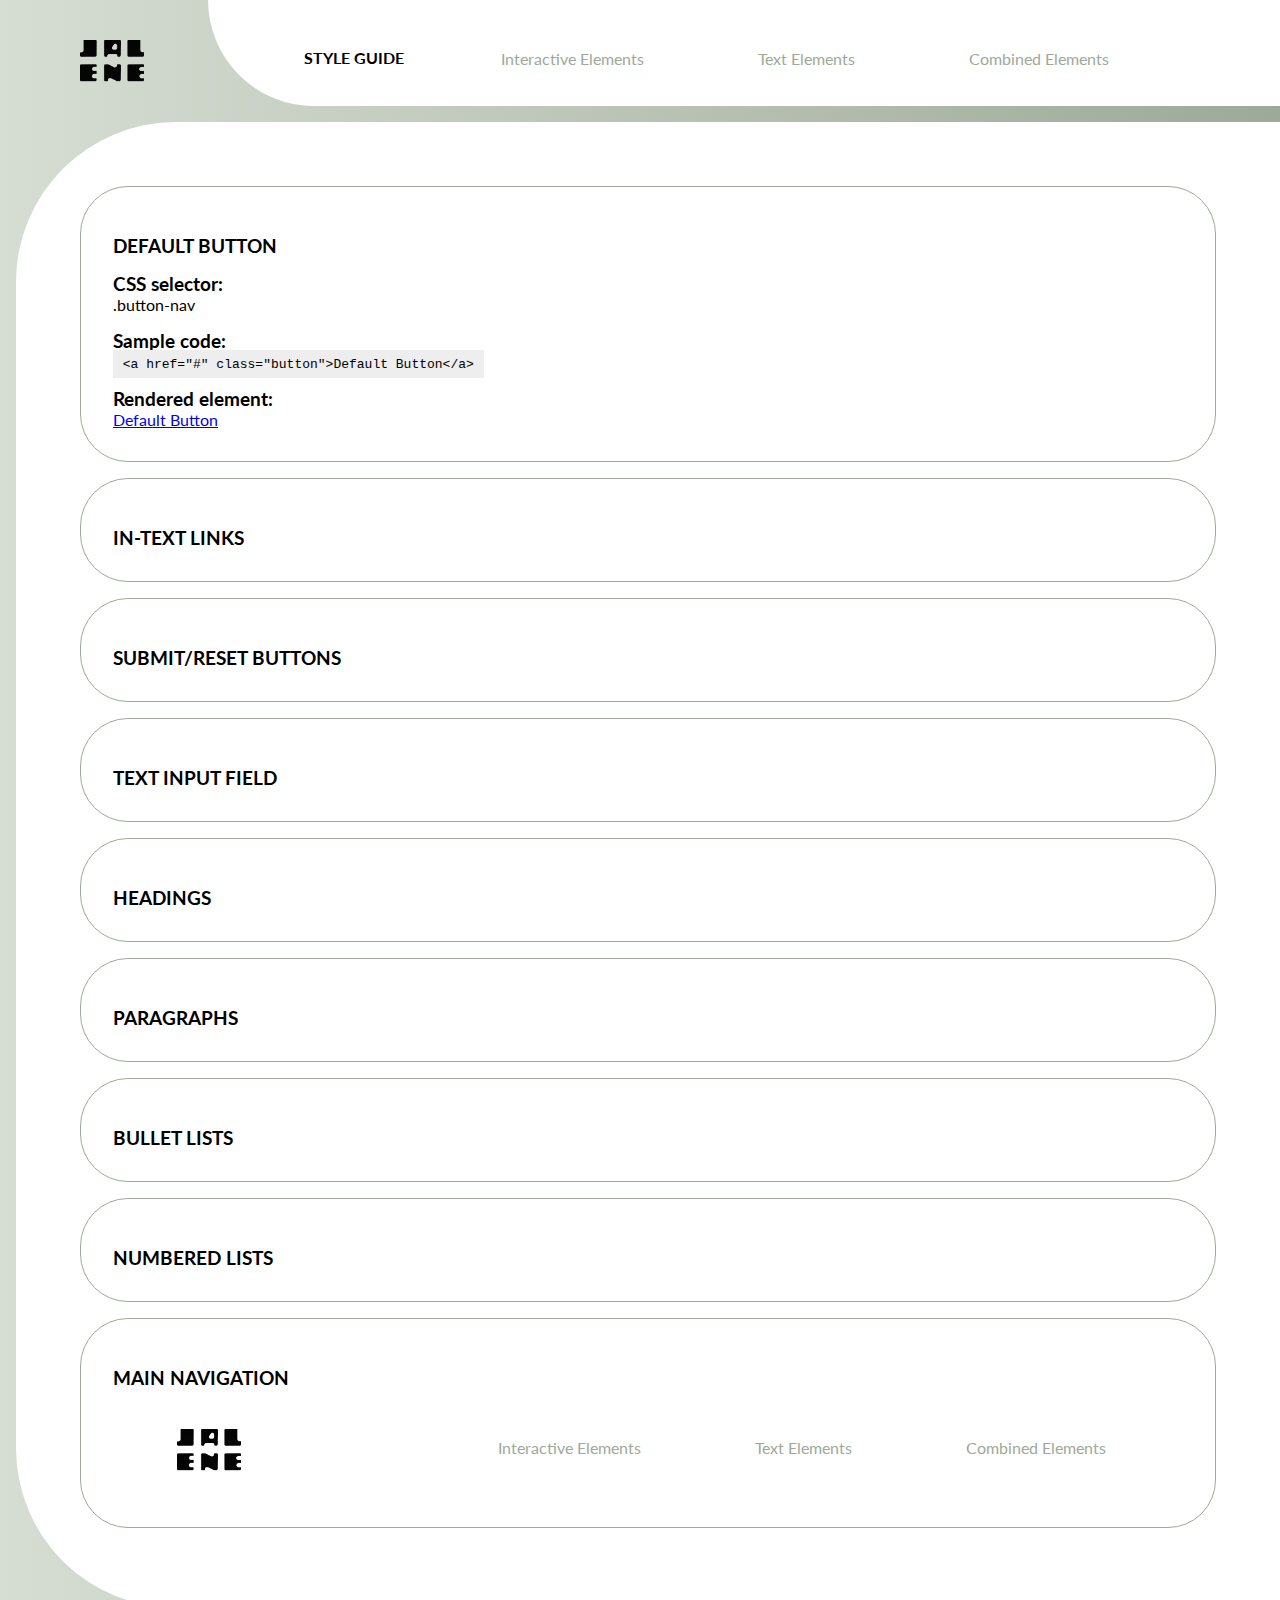
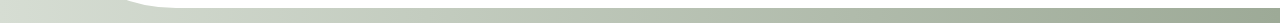
==== Portfolio_StyleGuide/Portfolio_StyleGuide/index.html @ 8f216c97 "Add files via upload" ====
<!DOCTYPE html>
<html lang="en">

  <head>
    <meta charset="utf-8">
    <title>Style Guide</title>

    <link href="css/main.css" rel="stylesheet">
    <link href='http://fonts.googleapis.com/css?family=Lato&subset=latin,latin-ext' rel='stylesheet' type='text/css'>

  </head>

  <body>
    <nav>
      <img id="nav-logo" src="imgs/logo.png" alt="personal jalene logotype">
      <div id="nav-bg">
        <h4>STYLE GUIDE</h4>
        <a class="nav-bar-elements" href="#interactive_elements">Interactive Elements</a>
        <a class="nav-bar-elements" href="#text_elements">Text Elements</a>
        <a class="nav-bar-elements" href="#combined_elements">Combined Elements</a>
      </div>
    </nav>
    

      <div id="body-bg">
      <!-- INTERACTIVE ELEMENTS SECTION // -->
      <section id="interactive_elements">

        <!-- Default Button styling section -->
        <section>

          <h3>DEFAULT BUTTON</h3>

          <h3>CSS selector:</h3>
          <p>.button-nav</p>

          <h3>Sample code:</h3>
          <code>&lt;a href="#" class="button"&gt;Default Button&lt;/a&gt;</code>

          <h3>Rendered element:</h3>
          <a class="button" href="#">Default Button</a>

        </section>

        <section>
          <h3>IN-TEXT LINKS</h3>
        </section>

        <section>
          <h3>SUBMIT/RESET BUTTONS</h3>
        </section>

        <section>
          <h3>TEXT INPUT FIELD</h3>
        </section>

      </section>
      <!-- // INTERACTIVE ELEMENTS SECTION -->



      <!-- TEXT ELEMENTS SECTION // -->
      <section id="text_elements">

        <section>
          <h3>HEADINGS</h3>
        </section>

        <section>
          <h3>PARAGRAPHS</h3>
        </section>

        <section>
          <h3>BULLET LISTS</h3>
        </section>

        <section>
          <h3>NUMBERED LISTS</h3>
        </section>

      </section>
      <!-- // TEXT ELEMENTS SECTION -->



      <!-- COMBINED ELEMENTS SECTION // -->
      <section id="combined_elements">

        <section>
          <h3>MAIN NAVIGATION</h3>

          <nav>
            <img id="nav-logo" src="imgs/logo.png" alt="personal jalene logotype">
            <div id="nav-bg">
              <a class="nav-bar-elements" href="#interactive_elements">Interactive Elements</a>
              <a class="nav-bar-elements" href="#text_elements">Text Elements</a>
              <a class="nav-bar-elements" href="#combined_elements">Combined Elements</a>
            </div>
          </nav>
    
        </section>

        <!-- <section>
          <h2>Product Listing</h2>
        </section> -->

      </section>
      <!-- // COMBINED ELEMENTS SECTION -->

   </div>
  </body>
</html>
---- Portfolio_StyleGuide/Portfolio_StyleGuide/css/main.css ----
*{
  margin: 0rem;
  padding: 0rem;
}
:root {
  --gray: #d6ddd3;
  --darkGray: #9daa97; 
  --sage: #1c3121;
  --white: #ffffff;

}
body {
  font-family: 'Lato', sans-serif;
  padding: 1rem;
  padding-top: 0rem;
  padding-right: 0rem;
  /* background-color: var(--gray); */
  background-image: linear-gradient(to right, var(--gray) , var(--darkGray));
}
#nav-bg{
  display: flex;
  background-color: white;
  width: 100vw;
  border-radius: 0rem 0rem 0rem 10rem;
  /* nav bar distance from top of screen */
  padding-top: 3rem;
  padding-bottom: 2rem;
  padding-left: 6rem;
  margin-left: 4rem;
}
.nav-bar-elements{
  margin-left: 5rem;
  text-decoration: none;
  color: var(--darkGray);
  /* shift up because of transparent border and padding*/
  margin-top: -.3rem; 
  padding: .3rem 1rem;
  border: solid .1rem transparent;
}

.nav-bar-elements:hover, .nav-bar-elements:focus{
  text-emphasis-style: bold;
  border: solid .1rem var(--darkGray);
  border-radius: 1rem;
  padding: .3rem 1rem;
  color: var(--sage);
}
#body-bg{
  z-index: -10;
  padding: 4rem;
  border-radius: 10rem 0rem 0rem 10rem;
  background-color: white;
  /* height: 100vh; */
  margin-top: 1rem;
}
nav{
  z-index: -10;
  /* margin left of logo */
  margin-left: 4rem;
  display: flex;
  align-items: center;
}
nav img{
  margin-top: 1rem;
}
#nav-logo{
  width: 4rem;
  height: 100%;
}

h3{
  margin-top: 1rem;
  margin-bottom: 2rem;
}

section:not([id]) {
  margin-bottom: 1rem;
  border: solid .1rem var(--darkGray);
  border-radius: 3rem;
  padding: 2rem;
  /* border-top: 1px solid #333; */
}

section h3 {
  margin-bottom: 0;
}

section p {
  margin-top: 0;
}

section code {
  background-color: #EEE;
  padding: 0.5em 0.75em;
}


/* 
  INTERACTIVE ELEMENTS -------------------
*/

/* Styling for the navigation button */
.button-nav {
  display: inline-block;
  padding: 0.5em 0.75em;
  color: #FFF;
  background-color: #333;
  border-radius: 0.25em;
  text-decoration: none;
  -webkit-transition: background-color 0.5s ease-out;
  transition: background-color 0.5s ease-out;
}

.button-nav:hover, .button-nav:focus {
  background-color: #999;
}



/* 
  TEXT ELEMENTS -------------------
*/




/* 
  COMBINED ELEMENTS -------------------
*/
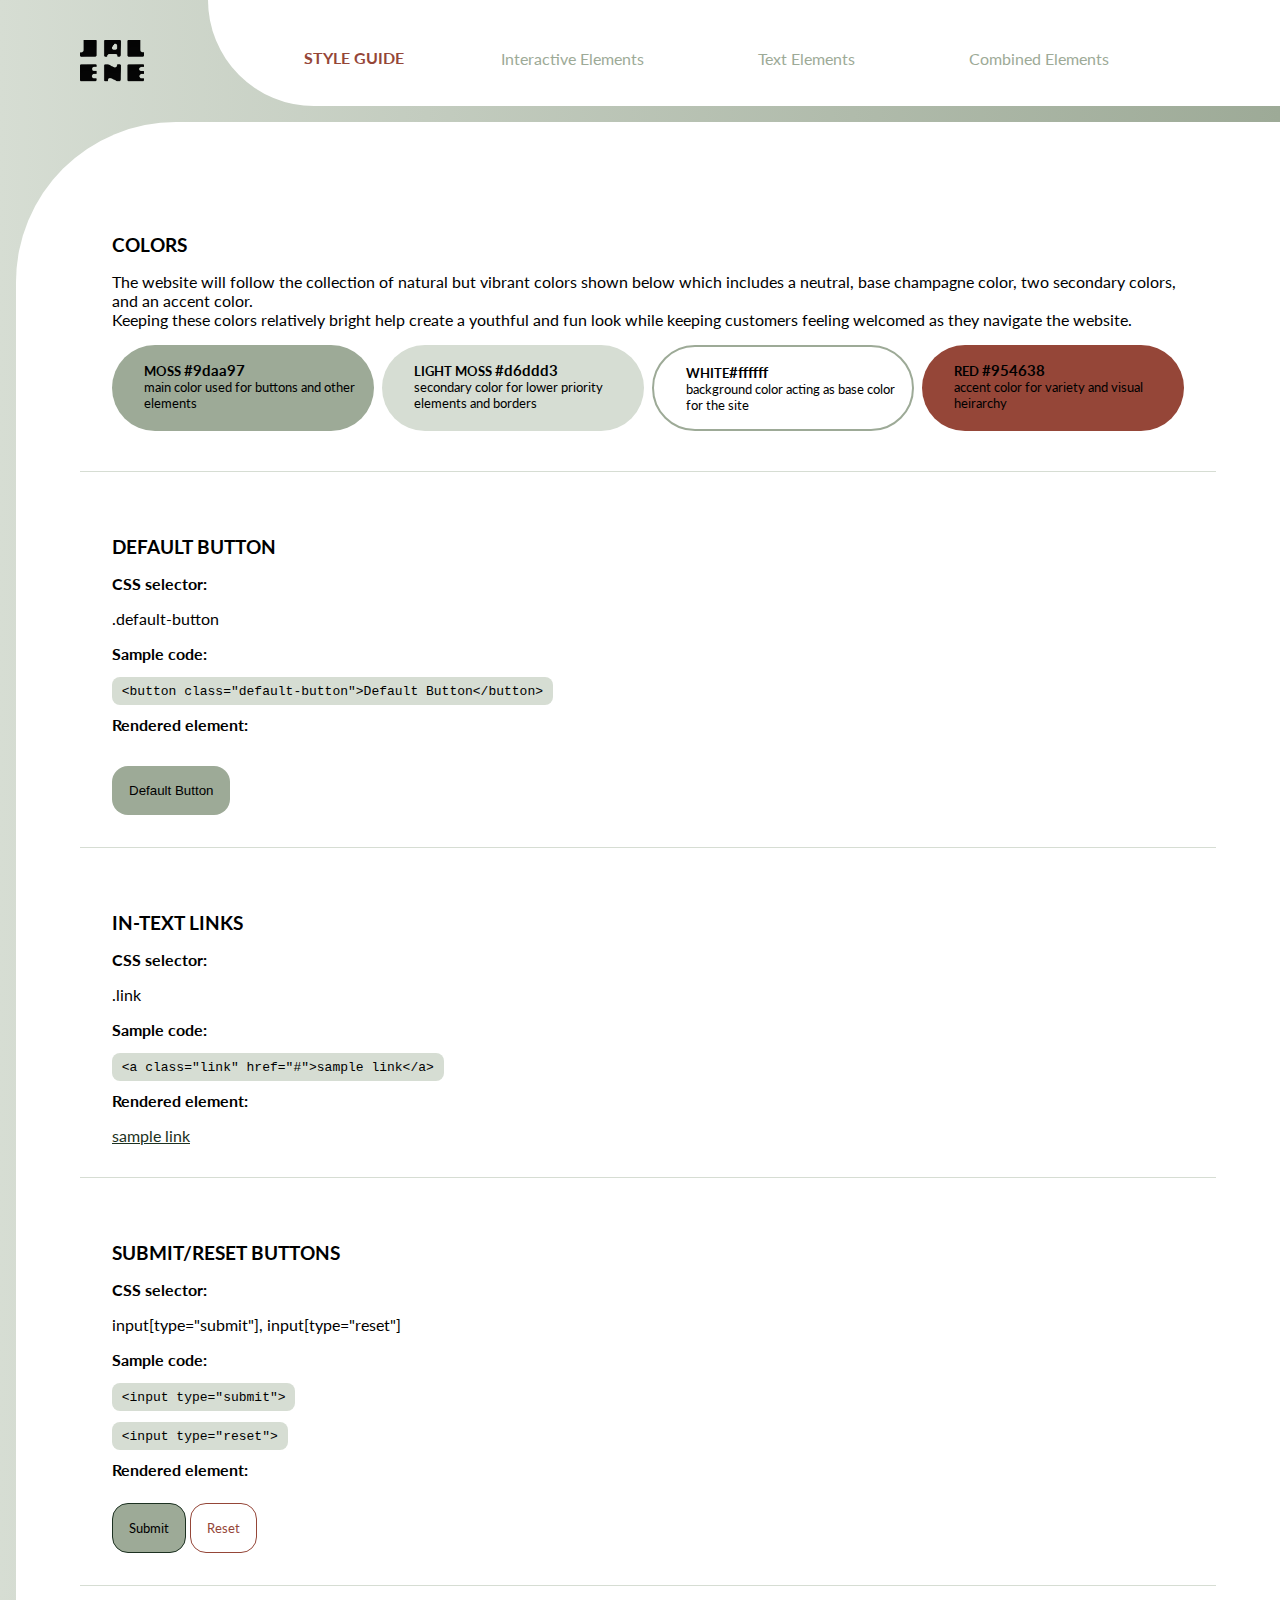
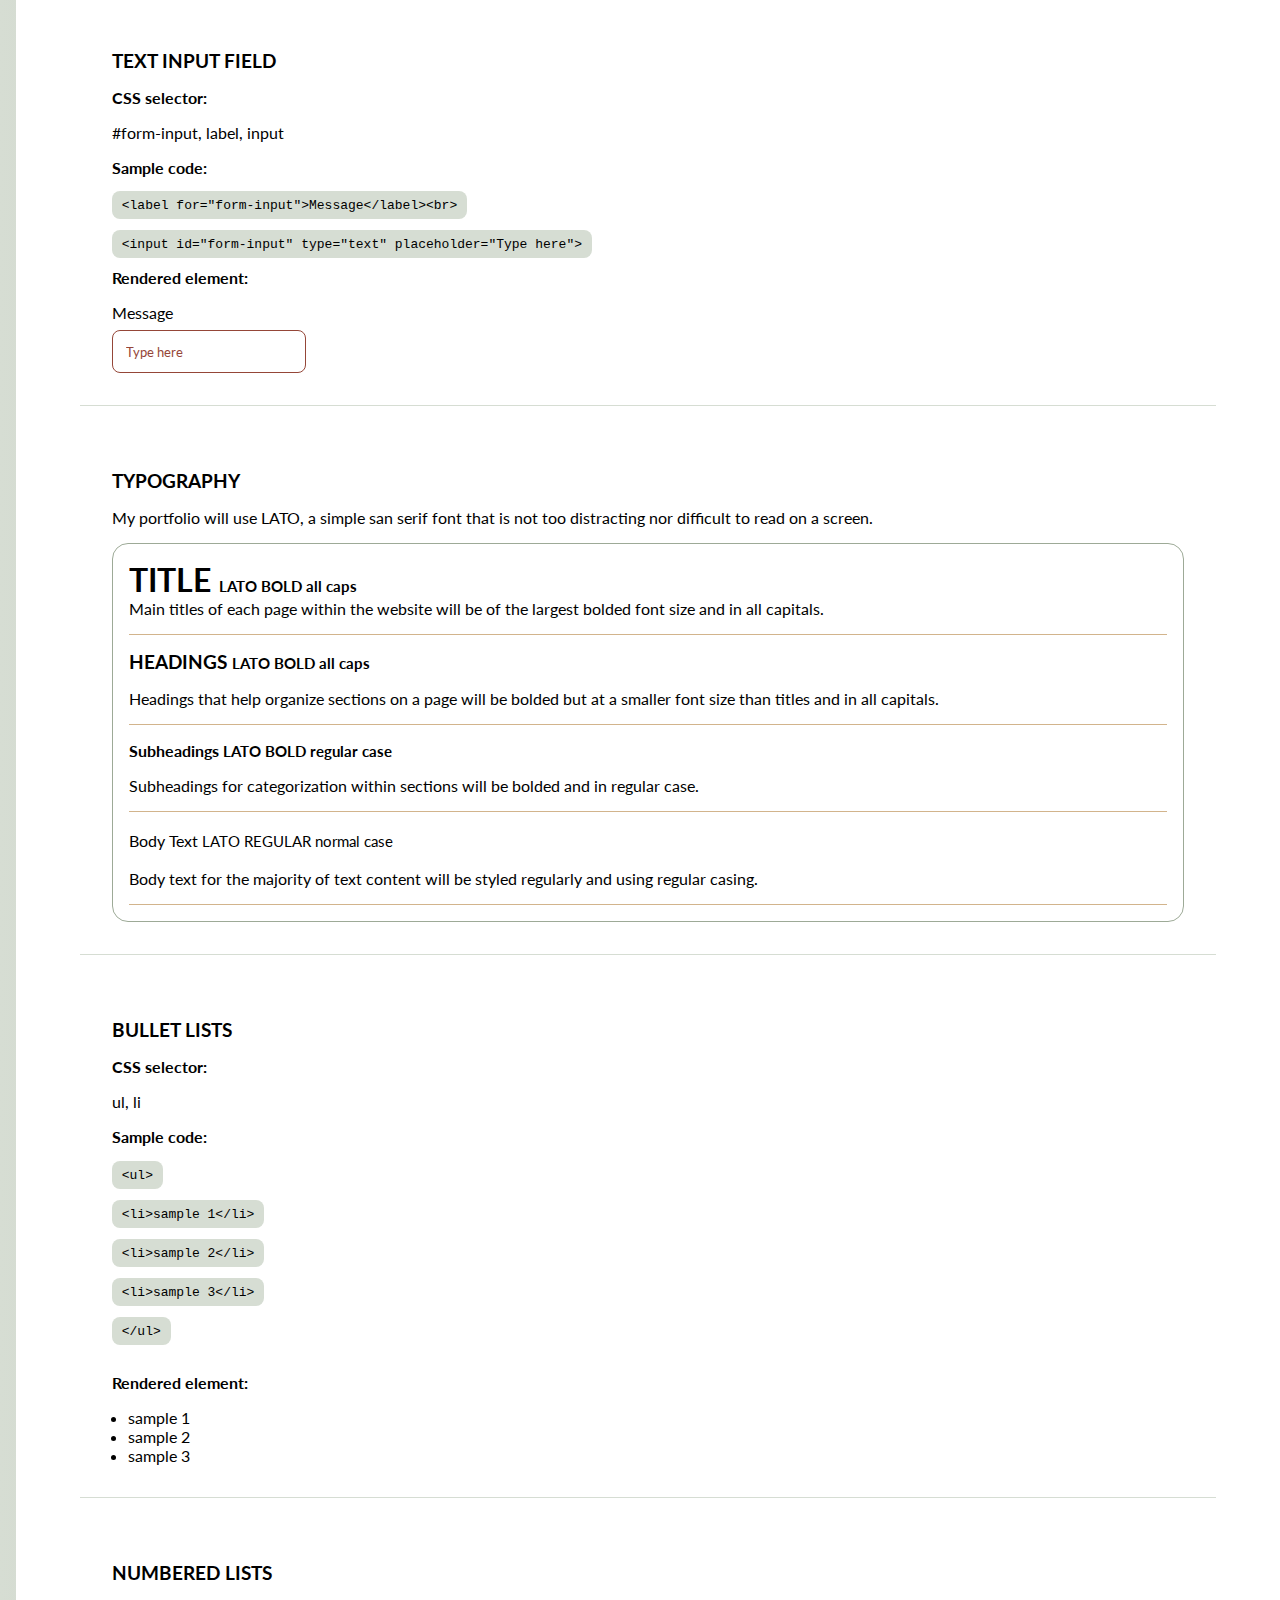
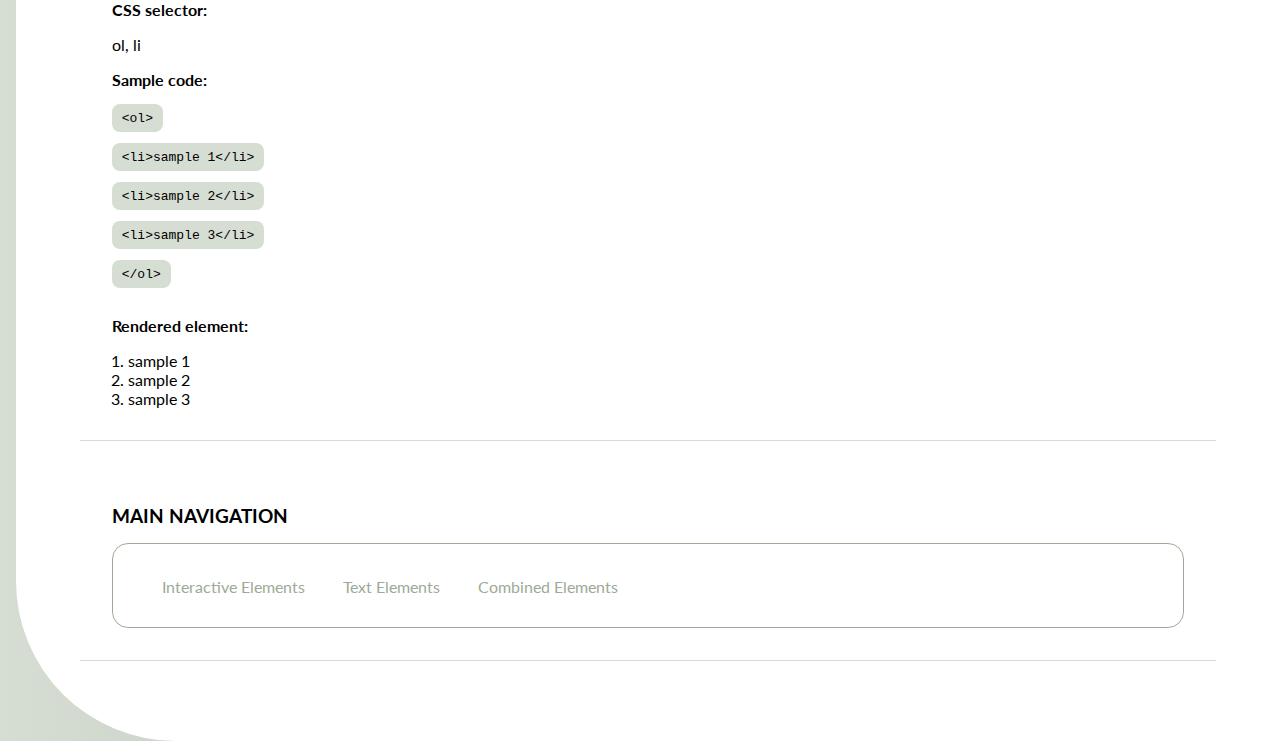
==== commit 6c0a7aae: "Update content" ====
--- a/Portfolio_StyleGuide/Portfolio_StyleGuide/index.html
+++ b/Portfolio_StyleGuide/Portfolio_StyleGuide/index.html
@@ -1,112 +1,195 @@
-<!DOCTYPE html>
-<html lang="en">
-
-  <head>
-    <meta charset="utf-8">
-    <title>Style Guide</title>
-
-    <link href="css/main.css" rel="stylesheet">
-    <link href='http://fonts.googleapis.com/css?family=Lato&subset=latin,latin-ext' rel='stylesheet' type='text/css'>
-
-  </head>
-
-  <body>
-    <nav>
-      <img id="nav-logo" src="imgs/logo.png" alt="personal jalene logotype">
-      <div id="nav-bg">
-        <h4>STYLE GUIDE</h4>
-        <a class="nav-bar-elements" href="#interactive_elements">Interactive Elements</a>
-        <a class="nav-bar-elements" href="#text_elements">Text Elements</a>
-        <a class="nav-bar-elements" href="#combined_elements">Combined Elements</a>
-      </div>
-    </nav>
-    
-
-      <div id="body-bg">
-      <!-- INTERACTIVE ELEMENTS SECTION // -->
-      <section id="interactive_elements">
-
-        <!-- Default Button styling section -->
-        <section>
-
-          <h3>DEFAULT BUTTON</h3>
-
-          <h3>CSS selector:</h3>
-          <p>.button-nav</p>
-
-          <h3>Sample code:</h3>
-          <code>&lt;a href="#" class="button"&gt;Default Button&lt;/a&gt;</code>
-
-          <h3>Rendered element:</h3>
-          <a class="button" href="#">Default Button</a>
-
-        </section>
-
-        <section>
-          <h3>IN-TEXT LINKS</h3>
-        </section>
-
-        <section>
-          <h3>SUBMIT/RESET BUTTONS</h3>
-        </section>
-
-        <section>
-          <h3>TEXT INPUT FIELD</h3>
-        </section>
-
-      </section>
-      <!-- // INTERACTIVE ELEMENTS SECTION -->
-
-
-
-      <!-- TEXT ELEMENTS SECTION // -->
-      <section id="text_elements">
-
-        <section>
-          <h3>HEADINGS</h3>
-        </section>
-
-        <section>
-          <h3>PARAGRAPHS</h3>
-        </section>
-
-        <section>
-          <h3>BULLET LISTS</h3>
-        </section>
-
-        <section>
-          <h3>NUMBERED LISTS</h3>
-        </section>
-
-      </section>
-      <!-- // TEXT ELEMENTS SECTION -->
-
-
-
-      <!-- COMBINED ELEMENTS SECTION // -->
-      <section id="combined_elements">
-
-        <section>
-          <h3>MAIN NAVIGATION</h3>
-
-          <nav>
-            <img id="nav-logo" src="imgs/logo.png" alt="personal jalene logotype">
-            <div id="nav-bg">
-              <a class="nav-bar-elements" href="#interactive_elements">Interactive Elements</a>
-              <a class="nav-bar-elements" href="#text_elements">Text Elements</a>
-              <a class="nav-bar-elements" href="#combined_elements">Combined Elements</a>
-            </div>
-          </nav>
-    
-        </section>
-
-        <!-- <section>
-          <h2>Product Listing</h2>
-        </section> -->
-
-      </section>
-      <!-- // COMBINED ELEMENTS SECTION -->
-
-   </div>
-  </body>
-</html>
+<!DOCTYPE html>
+<html lang="en">
+
+  <head>
+    <meta charset="utf-8">
+    <title>Style Guide</title>
+
+    <link href="css/main.css" rel="stylesheet">
+    <link href='http://fonts.googleapis.com/css?family=Lato&subset=latin,latin-ext' rel='stylesheet' type='text/css'>
+
+  </head>
+
+  <body>
+    <nav>
+      <img id="nav-logo" src="imgs/logo.png" alt="personal jalene logotype">
+      <div id="nav-bg">
+        <h4>STYLE GUIDE</h4>
+        <a class="nav-bar-elements" href="#interactive_elements">Interactive Elements</a>
+        <a class="nav-bar-elements" href="#text_elements">Text Elements</a>
+        <a class="nav-bar-elements" href="#combined_elements">Combined Elements</a>
+      </div>
+    </nav>
+    
+
+      <div id="body-bg">
+      <!-- INTERACTIVE ELEMENTS SECTION // -->
+      <section id="interactive_elements">
+
+        <!-- Colors -->
+        <section>
+          <h3>COLORS</h3>
+          <p>The website will follow the collection of natural but vibrant colors shown below which includes a neutral, base champagne color, two secondary colors, and an accent color. <br> Keeping these colors relatively bright help create a youthful and fun look while keeping customers feeling welcomed as they navigate the website. </p>
+
+          <div class="color-grid-container">
+            <div class="moss"> <h4>MOSS <span class='smaller'>#9daa97</span></h4>main color used for buttons and other elements</div>
+            <div class="light-moss"> <h4>LIGHT MOSS <span class='smaller'>#d6ddd3</span></h4>secondary color for lower priority elements and borders</div>
+            <div class="champagne"> <h4>WHITE<span class='smaller'>#ffffff</span></h4>background color acting as base color for the site</div>
+            <div class="red"> <h4>RED <span class='smaller'>#954638</span></h4>accent color for variety and visual heirarchy</div> 
+          </div>
+        </section>
+
+        <!-- Default Button styling section -->
+        <section>
+
+          <h3>DEFAULT BUTTON</h3>
+
+          <h4>CSS selector:</h4>
+          <p>.default-button</p>
+
+          <h4>Sample code:</h4>
+          <code>&lt;button class="default-button"&gt;Default Button&lt;/button&gt;</code>
+
+          <h4>Rendered element:</h4>
+          <button class="default-button">Default Button</button>
+
+        </section>
+
+        <section>
+          <h3>IN-TEXT LINKS</h3>
+
+          <h4>CSS selector:</h4>
+          <p>.link</p>
+
+          <h4>Sample code:</h4>
+          <code>&lt;a class="link" href="#"&gt;sample link&lt;/a&gt;</code>
+
+          <h4>Rendered element:</h4>
+          <a class="link" href="#">sample link</a>
+        </section>
+
+        <section>
+          <h3>SUBMIT/RESET BUTTONS</h3>
+          
+          <h4>CSS selector:</h4>
+          <p>input[type="submit"], input[type="reset"]</p>
+
+          <h4>Sample code:</h4>
+          <code>&lt;input type="submit"&gt;</code><br><br>
+          <code>&lt;input type="reset"&gt;</code>
+
+          <h4>Rendered element:</h4>
+          <input type="submit">
+          <input type="reset">
+        </section>
+
+        <section>
+          <h3>TEXT INPUT FIELD</h3>
+          <h4>CSS selector:</h4>
+          <p>#form-input, label, input </p>
+
+          <h4>Sample code:</h4>
+          <code>&lt;label for="form-input">Message&lt;/label&gt;&lt;br&gt; </code> <br><br>
+          <code>&lt;input id="form-input" type="text" placeholder="Type here"&gt; </code>
+
+          <h4>Rendered element:</h4>
+
+          <label for="form-input">Message</label><br>
+          <input id="form-input" type="text" placeholder="Type here">
+        </section>
+      </section>
+      <!-- // INTERACTIVE ELEMENTS SECTION -->
+
+
+
+      <!-- TEXT ELEMENTS SECTION // -->
+      <section id="text_elements">
+
+        <section>
+          <h3>TYPOGRAPHY</h3>
+
+            <p>My portfolio will use LATO, a simple san serif font that is not too distracting nor difficult to read on a screen.</p>
+
+            <div class="type">
+ 
+              <h1 class="sample-type">TITLE <span class='smaller'> LATO BOLD all caps</span></h1>
+              <p>Main titles of each page within the website will be of the largest bolded font size and in all capitals.</p>
+
+              <h3 class="sample-type">HEADINGS <span class='smaller'>  LATO BOLD all caps</span></h3>
+                <p>Headings that help organize sections on a page will be bolded but at a smaller font size than titles and in all capitals.</p>
+
+              <h4 class="sample-type">Subheadings <span class='smaller'>  LATO BOLD regular case</span></h4>
+              <p>Subheadings for categorization within sections will be bolded and in regular case. </p><br>
+
+              <p class="sample-type">Body Text <span class='smaller'> LATO REGULAR normal case <br><br></span> Body text for the majority of text content will be styled regularly and using regular casing.
+              </p>
+            </div>
+        </section>
+
+        <section>
+          <h3>BULLET LISTS</h3>
+          <h4>CSS selector:</h4>
+          <p>ul, li</p>
+
+          <h4>Sample code:</h4>
+          <code>&lt;ul></code><br><br>
+          <code>&lt;li>sample 1&lt;/li&gt;</code><br><br>
+          <code>&lt;li>sample 2&lt;/li&gt;</code><br><br>
+          <code>&lt;li>sample 3&lt;/li&gt;</code><br><br>
+          <code>&lt;/ul></code><br><br>
+
+
+          <h4>Rendered element:</h4>
+          <ul>
+            <li>sample 1</li>
+            <li>sample 2</li>
+            <li>sample 3</li>
+          </ul>
+        </section>
+
+        <section>
+          <h3>NUMBERED LISTS</h3>
+          <h4>CSS selector:</h4>
+          <p>ol, li</p>
+
+          <h4>Sample code:</h4>
+          <code>&lt;ol></code><br><br>
+          <code>&lt;li>sample 1&lt;/li&gt;</code><br><br>
+          <code>&lt;li>sample 2&lt;/li&gt;</code><br><br>
+          <code>&lt;li>sample 3&lt;/li&gt;</code><br><br>
+          <code>&lt;/ol></code><br><br>
+          <h4>Rendered element:</h4>
+          <ol>
+            <li>sample 1</li>
+            <li>sample 2</li>
+            <li>sample 3</li>
+          </oll>
+        </section>
+
+      </section>
+      <!-- // TEXT ELEMENTS SECTION -->
+
+
+
+      <!-- COMBINED ELEMENTS SECTION // -->
+      <section id="combined_elements">
+
+        <section>
+          <h3>MAIN NAVIGATION</h3>
+          <div class="sample-nav">
+              <a class="nav-bar-elements" href="#interactive_elements">Interactive Elements</a>
+              <a class="nav-bar-elements" href="#text_elements">Text Elements</a>
+              <a class="nav-bar-elements" href="#combined_elements">Combined Elements</a>
+          </div>
+        </section>
+
+        <!-- <section>
+          <h2>Product Listing</h2>
+        </section> -->
+
+      </section>
+      <!-- // COMBINED ELEMENTS SECTION -->
+
+   </div>
+  </body>
+</html>
--- a/Portfolio_StyleGuide/Portfolio_StyleGuide/css/main.css
+++ b/Portfolio_StyleGuide/Portfolio_StyleGuide/css/main.css
@@ -1,129 +1,260 @@
-*{
-  margin: 0rem;
-  padding: 0rem;
-}
-:root {
-  --gray: #d6ddd3;
-  --darkGray: #9daa97; 
-  --sage: #1c3121;
-  --white: #ffffff;
-
-}
-body {
-  font-family: 'Lato', sans-serif;
-  padding: 1rem;
-  padding-top: 0rem;
-  padding-right: 0rem;
-  /* background-color: var(--gray); */
-  background-image: linear-gradient(to right, var(--gray) , var(--darkGray));
-}
-#nav-bg{
-  display: flex;
-  background-color: white;
-  width: 100vw;
-  border-radius: 0rem 0rem 0rem 10rem;
-  /* nav bar distance from top of screen */
-  padding-top: 3rem;
-  padding-bottom: 2rem;
-  padding-left: 6rem;
-  margin-left: 4rem;
-}
-.nav-bar-elements{
-  margin-left: 5rem;
-  text-decoration: none;
-  color: var(--darkGray);
-  /* shift up because of transparent border and padding*/
-  margin-top: -.3rem; 
-  padding: .3rem 1rem;
-  border: solid .1rem transparent;
-}
-
-.nav-bar-elements:hover, .nav-bar-elements:focus{
-  text-emphasis-style: bold;
-  border: solid .1rem var(--darkGray);
-  border-radius: 1rem;
-  padding: .3rem 1rem;
-  color: var(--sage);
-}
-#body-bg{
-  z-index: -10;
-  padding: 4rem;
-  border-radius: 10rem 0rem 0rem 10rem;
-  background-color: white;
-  /* height: 100vh; */
-  margin-top: 1rem;
-}
-nav{
-  z-index: -10;
-  /* margin left of logo */
-  margin-left: 4rem;
-  display: flex;
-  align-items: center;
-}
-nav img{
-  margin-top: 1rem;
-}
-#nav-logo{
-  width: 4rem;
-  height: 100%;
-}
-
-h3{
-  margin-top: 1rem;
-  margin-bottom: 2rem;
-}
-
-section:not([id]) {
-  margin-bottom: 1rem;
-  border: solid .1rem var(--darkGray);
-  border-radius: 3rem;
-  padding: 2rem;
-  /* border-top: 1px solid #333; */
-}
-
-section h3 {
-  margin-bottom: 0;
-}
-
-section p {
-  margin-top: 0;
-}
-
-section code {
-  background-color: #EEE;
-  padding: 0.5em 0.75em;
-}
-
-
-/* 
-  INTERACTIVE ELEMENTS -------------------
-*/
-
-/* Styling for the navigation button */
-.button-nav {
-  display: inline-block;
-  padding: 0.5em 0.75em;
-  color: #FFF;
-  background-color: #333;
-  border-radius: 0.25em;
-  text-decoration: none;
-  -webkit-transition: background-color 0.5s ease-out;
-  transition: background-color 0.5s ease-out;
-}
-
-.button-nav:hover, .button-nav:focus {
-  background-color: #999;
-}
-
-
-
-/* 
-  TEXT ELEMENTS -------------------
-*/
-
-
-
-
-/* 
-  COMBINED ELEMENTS -------------------
+*{
+  margin: 0rem;
+  padding: 0rem;
+}
+:root {
+  --gray: #d6ddd3;
+  --darkGray: #9daa97; 
+  --sage: #1c3121;
+  --white: #ffffff;
+  --coral: #954638;
+
+}
+body {
+  font-family: 'Lato', sans-serif;
+  padding: 1rem;
+  padding-top: 0rem;
+  padding-right: 0rem;
+  /* background-color: var(--gray); */
+  background-image: linear-gradient(to right, var(--gray) , var(--darkGray));
+}
+#nav-bg{
+  display: flex;
+  background-color: white;
+  width: 100vw;
+  border-radius: 0rem 0rem 0rem 10rem;
+  /* nav bar distance from top of screen */
+  padding-top: 3rem;
+  padding-bottom: 2rem;
+  padding-left: 6rem;
+  margin-left: 4rem;
+}
+#nav-bg h4{
+  color: var(--coral);
+}
+.nav-bar-elements{
+  margin-left: 5rem;
+  text-decoration: none;
+  color: var(--darkGray);
+  /* shift up because of transparent border and padding*/
+  margin-top: -.3rem; 
+  padding: .3rem 1rem;
+  border: solid .1rem transparent;
+}
+
+.nav-bar-elements:hover, .nav-bar-elements:focus{
+  text-emphasis-style: bold;
+  border: solid .1rem var(--darkGray);
+  border-radius: 1rem;
+  padding: .3rem 1rem;
+  color: var(--sage);
+}
+#body-bg{
+  z-index: -10;
+  padding: 4rem;
+  border-radius: 10rem 0rem 0rem 10rem;
+  background-color: white;
+  /* height: 100vh; */
+  margin-top: 1rem;
+}
+nav{
+  z-index: -10;
+  /* margin left of logo */
+  margin-left: 4rem;
+  display: flex;
+  align-items: center;
+}
+nav img{
+  margin-top: 1rem;
+}
+#nav-logo{
+  width: 4rem;
+  height: 100%;
+}
+input[type="submit"]{
+  border: solid .1rem var(--sage);
+  padding: 1rem;
+  border-radius: 1rem;
+  background-color: var(--darkGray);
+}
+input[type="submit"]:hover, input[type="submit"]:focus{
+  background-color: white;
+}
+input[type="reset"]{
+  color: var(--coral);
+  border: solid .1rem var(--coral);
+  padding: 1rem;
+  border-radius: 1rem;
+  background-color: white;
+}
+input[type="reset"]:hover, input[type="reset"]:focus{
+  color: white;
+  border: solid .1rem var(--coral);
+  padding: 1rem;
+  border-radius: 1rem;
+  background-color: var(--coral);
+}
+
+section:not([id]) {
+  margin-bottom: 1rem;
+  /* border: solid .1rem var(--darkGray); */
+  /* border-radius: 3rem; */
+  padding: 2rem;
+  border-bottom: .1rem solid var(--gray);
+}
+
+section h3 {
+  margin-top: 1rem;
+  margin-bottom: 1rem;
+}
+section h4 {
+  margin-top: 1rem;
+  margin-bottom: 1rem;
+}
+.color-grid-container h4{
+  margin: 0;
+}
+
+
+section p {
+  margin-top: 0;
+}
+
+section code {
+  background-color: var(--gray);
+  padding: 0.5em 0.75em;
+  border-radius: .5rem;
+}
+/* 
+  INTERACTIVE ELEMENTS -------------------
+*/
+
+/* Styling for the navigation button */
+.button-nav {
+  display: inline-block;
+  padding: 0.5em 0.75em;
+  color: #FFF;
+  background-color: #333;
+  border-radius: 0.25em;
+  text-decoration: none;
+  -webkit-transition: background-color 0.5s ease-out;
+  transition: background-color 0.5s ease-out;
+}
+
+.button-nav:hover, .button-nav:focus {
+  background-color: #999;
+}
+
+/* Colors */
+.color-grid-container {
+  margin-top: 1rem;
+  display: grid;    
+  column-gap: .5rem;
+  /* https://stackoverflow.com/questions/47601564/equal-width-columns-in-css-grid */
+  grid-template-columns: repeat(4, minmax(0, 1fr));
+}
+.red, .champagne, .sage, .moss, .light-moss {
+  border-radius: 10rem;
+  padding: 1rem;
+  padding-left: 2rem;
+  text-align: left;
+  font-size: .8rem;
+  margin-bottom: .5rem;
+  overflow: hidden;
+}
+.red{
+  background-color: var(--coral);
+}
+.champagne{
+  background-color: var(--champagne);
+  border: var(--darkGray) solid .15rem;
+}
+.moss{
+  background-color: var(--darkGray)
+}
+.light-moss{
+  background-color: var(--gray)
+}
+
+/* Default button */
+.default-button{
+  margin-top: 1rem;
+  border: solid .1rem transparent;
+  border-radius: 1rem;
+  text-decoration: none;
+  padding: 1rem;
+  background-color: var(--darkGray);
+}
+.default-button:hover, .default-button:focus{
+  background-color: white;
+  border: solid .1rem var(--darkGray);
+}
+
+/* in-text link */
+.link{
+  color: var(--sage);
+}
+.link:hover, .link:focus{
+  color: var(--darkGray);
+}
+/* form input */
+::placeholder {
+  color: var(--coral);
+}
+input{
+  padding: 0.8rem;
+  border-radius: 0.5rem;
+  font-family: 'Lato', sans-serif;
+  border-style: none;
+  transition-duration: 0.5s;
+  border: .1rem solid var(--coral);
+  margin-top: .5rem;
+  color: black;
+} 
+
+input:hover, input:focus{
+  background-color: var(--gray);
+  border: .1rem solid var(--sage);
+}
+/* typography */
+.type{
+  margin-top: 1rem;
+  padding: 1rem;
+  border-radius: 1rem;
+  border: solid .1rem var(--darkGray);
+}
+.smaller{
+  font-size: .96rem;
+}
+
+.sample-type {
+  color: black;
+}
+
+.type p {
+  padding-bottom: 1rem;
+  border-bottom: solid tan .1rem;
+}
+/* main navigation */
+.sample-nav{
+  border: solid .1rem var(--darkGray);
+  padding: 2rem;
+  border-radius: 1rem;
+}
+.sample-nav .nav-bar-elements{
+  margin-left: 0;
+}
+ul, ol{
+  margin-left: 1rem;
+}
+
+/* 
+  TEXT ELEMENTS -------------------
+*/
+
+
+
+
+/* 
+  COMBINED ELEMENTS -------------------
 */